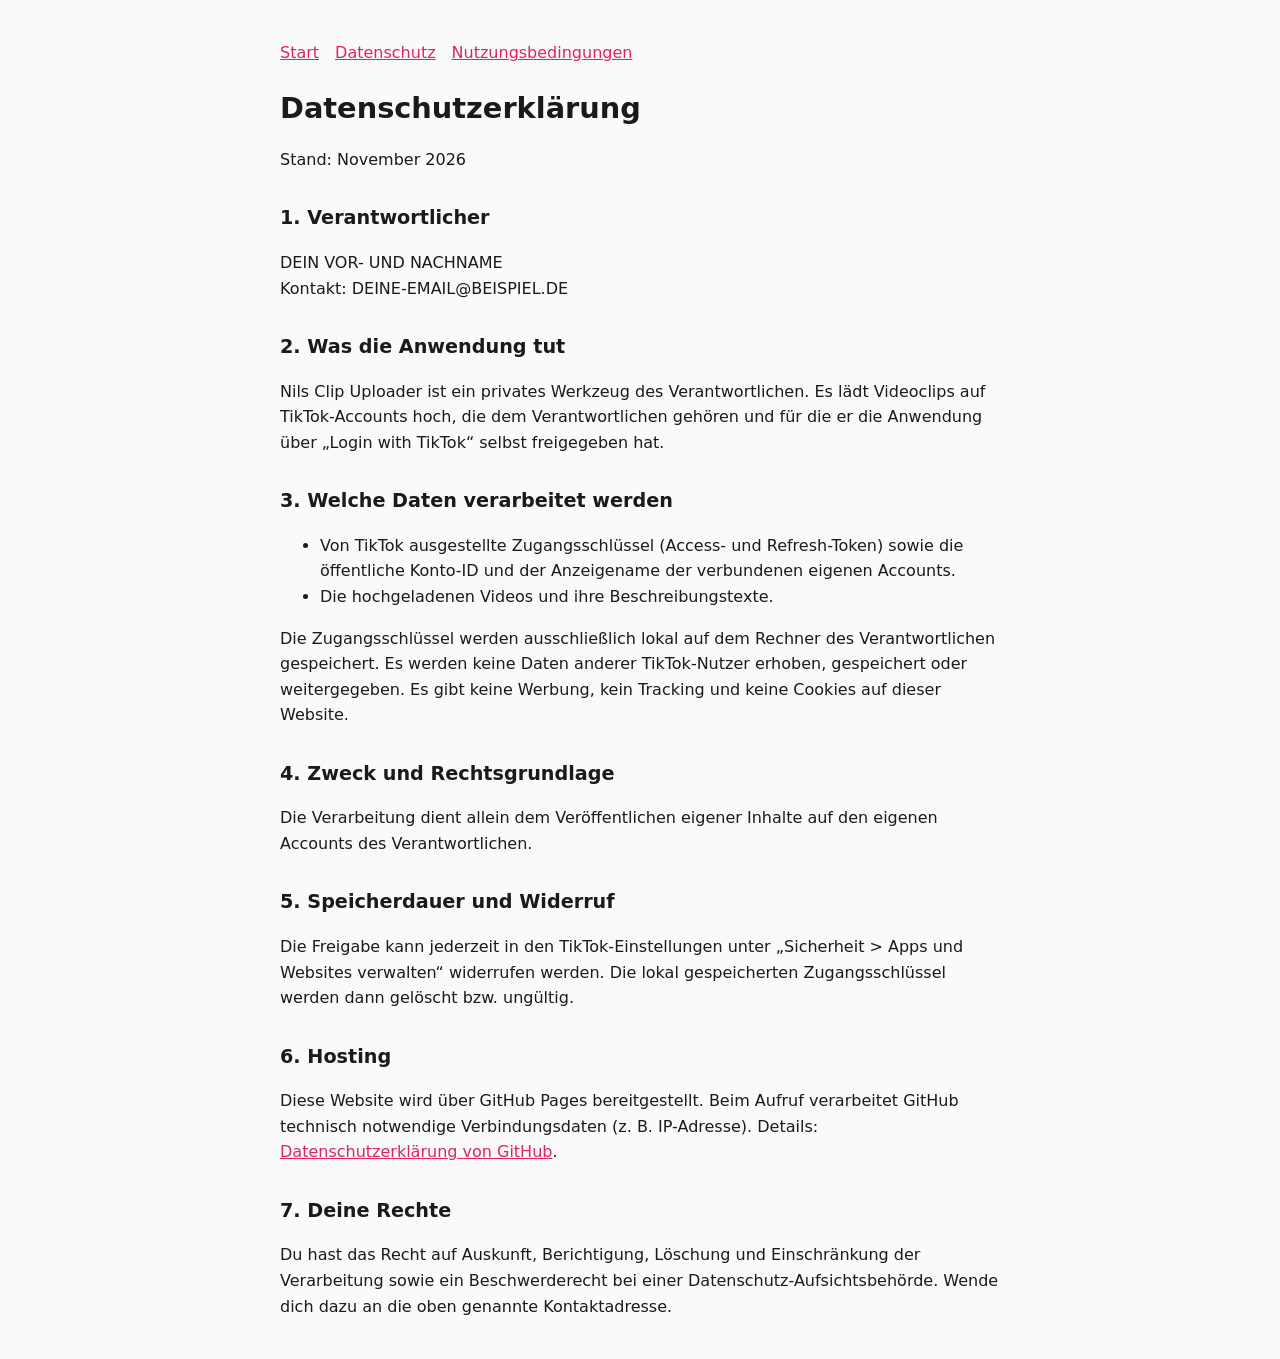
==== privacy.html @ d18f8edf "Add files via upload" ====
<!DOCTYPE html><html lang="de"><head><meta charset="utf-8"><meta name="viewport" content="width=device-width,initial-scale=1">
<title>Datenschutzerklärung – Nils Clip Uploader</title><link rel="stylesheet" href="style.css"></head><body>
<nav><a href="index.html">Start</a><a href="privacy.html">Datenschutz</a><a href="terms.html">Nutzungsbedingungen</a></nav>
<h1>Datenschutzerklärung</h1><p>Stand: November 2026</p>
<h2>1. Verantwortlicher</h2><p>DEIN VOR- UND NACHNAME<br>Kontakt: DEINE-EMAIL@BEISPIEL.DE</p>
<h2>2. Was die Anwendung tut</h2><p>Nils Clip Uploader ist ein privates Werkzeug des Verantwortlichen. Es lädt Videoclips auf TikTok-Accounts hoch, die dem Verantwortlichen gehören und für die er die Anwendung über „Login with TikTok“ selbst freigegeben hat.</p>
<h2>3. Welche Daten verarbeitet werden</h2><ul>
<li>Von TikTok ausgestellte Zugangsschlüssel (Access- und Refresh-Token) sowie die öffentliche Konto-ID und der Anzeigename der verbundenen eigenen Accounts.</li>
<li>Die hochgeladenen Videos und ihre Beschreibungstexte.</li></ul>
<p>Die Zugangsschlüssel werden ausschließlich lokal auf dem Rechner des Verantwortlichen gespeichert. Es werden keine Daten anderer TikTok-Nutzer erhoben, gespeichert oder weitergegeben. Es gibt keine Werbung, kein Tracking und keine Cookies auf dieser Website.</p>
<h2>4. Zweck und Rechtsgrundlage</h2><p>Die Verarbeitung dient allein dem Veröffentlichen eigener Inhalte auf den eigenen Accounts des Verantwortlichen.</p>
<h2>5. Speicherdauer und Widerruf</h2><p>Die Freigabe kann jederzeit in den TikTok-Einstellungen unter „Sicherheit &gt; Apps und Websites verwalten“ widerrufen werden. Die lokal gespeicherten Zugangsschlüssel werden dann gelöscht bzw. ungültig.</p>
<h2>6. Hosting</h2><p>Diese Website wird über GitHub Pages bereitgestellt. Beim Aufruf verarbeitet GitHub technisch notwendige Verbindungsdaten (z. B. IP-Adresse). Details: <a href="https://docs.github.com/de/site-policy/privacy-policies/github-general-privacy-statement">Datenschutzerklärung von GitHub</a>.</p>
<h2>7. Deine Rechte</h2><p>Du hast das Recht auf Auskunft, Berichtigung, Löschung und Einschränkung der Verarbeitung sowie ein Beschwerderecht bei einer Datenschutz-Aufsichtsbehörde. Wende dich dazu an die oben genannte Kontaktadresse.</p>
</body></html>
---- style.css ----
body{font-family:system-ui,-apple-system,Segoe UI,Roboto,sans-serif;max-width:720px;margin:40px auto;padding:0 20px;line-height:1.6;color:#1a1a1a;background:#fafafa}
h1{font-size:1.8rem;margin-bottom:.2em}h2{font-size:1.2rem;margin-top:1.6em}
a{color:#e0245e}nav a{margin-right:16px}footer{margin-top:48px;font-size:.85rem;color:#666}
.box{background:#fff;border:1px solid #ddd;border-radius:10px;padding:16px;word-break:break-all;font-family:ui-monospace,monospace}
button{background:#e0245e;color:#fff;border:0;border-radius:8px;padding:10px 18px;font-size:1rem;cursor:pointer;margin-top:12px}
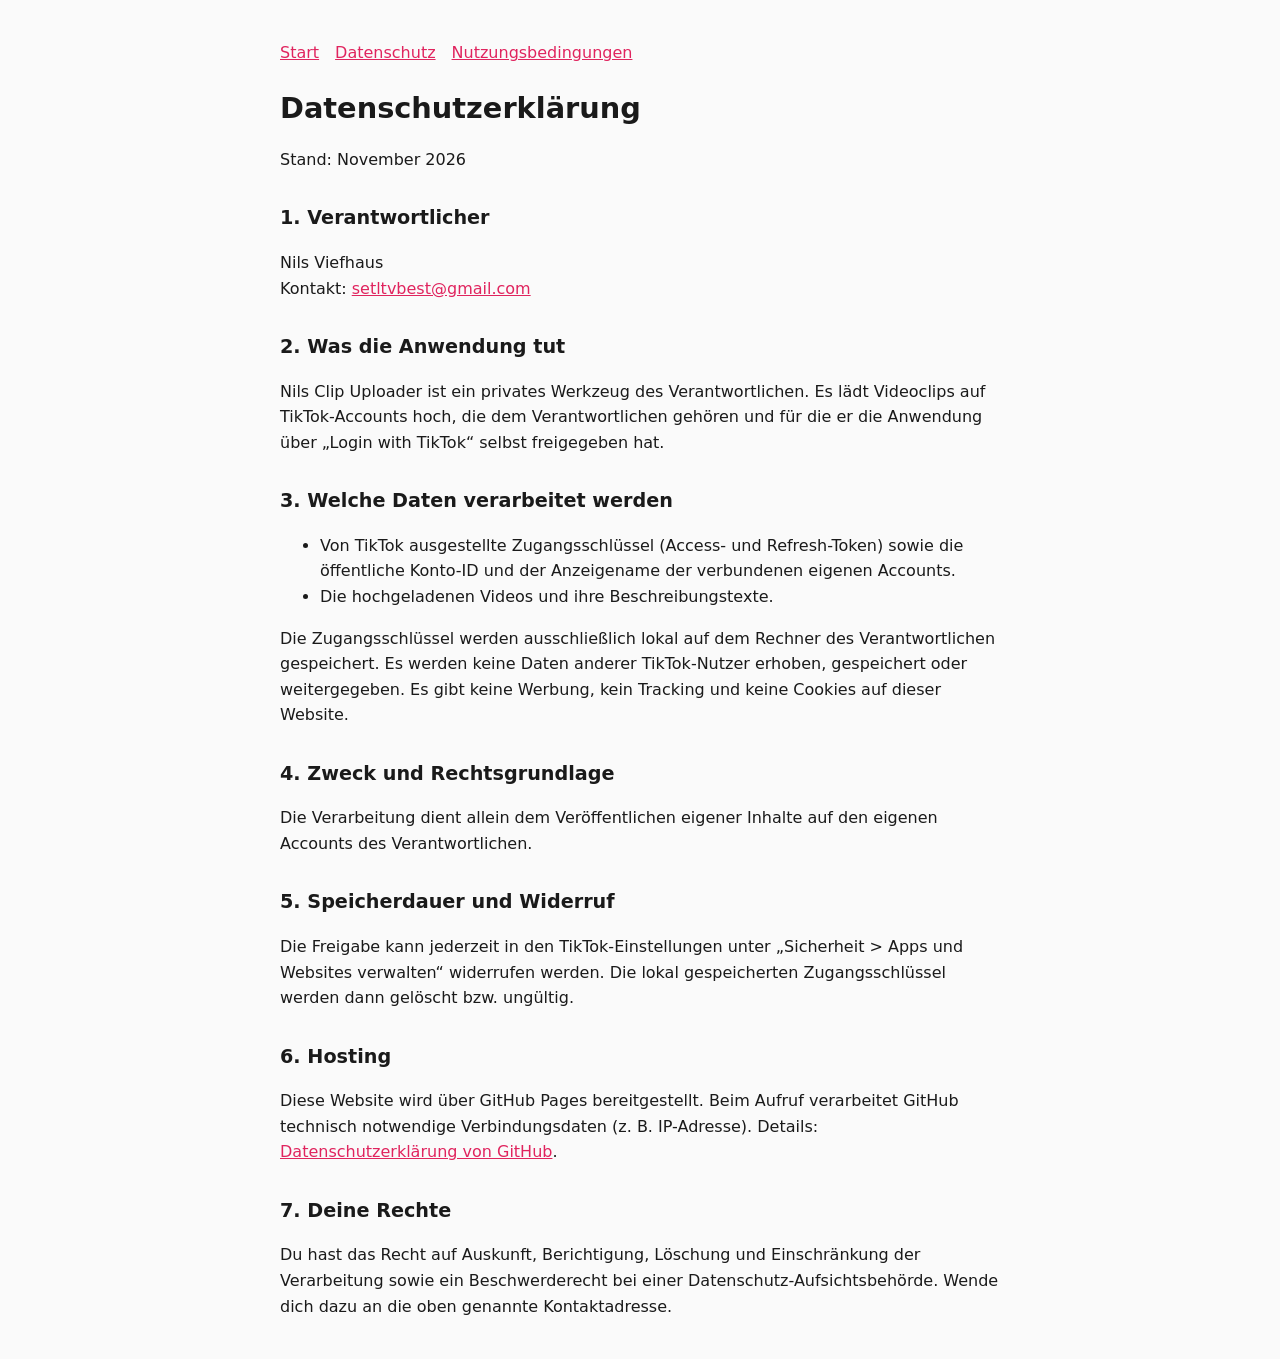
==== commit 33f39ebb: "Add files via upload" ====
--- a/privacy.html
+++ b/privacy.html
@@ -2,7 +2,7 @@
 <title>Datenschutzerklärung – Nils Clip Uploader</title><link rel="stylesheet" href="style.css"></head><body>
 <nav><a href="index.html">Start</a><a href="privacy.html">Datenschutz</a><a href="terms.html">Nutzungsbedingungen</a></nav>
 <h1>Datenschutzerklärung</h1><p>Stand: November 2026</p>
-<h2>1. Verantwortlicher</h2><p>DEIN VOR- UND NACHNAME<br>Kontakt: DEINE-EMAIL@BEISPIEL.DE</p>
+<h2>1. Verantwortlicher</h2><p>Nils Viefhaus<br>Kontakt: <a href="mailto:setltvbest@gmail.com">setltvbest@gmail.com</a></p>
 <h2>2. Was die Anwendung tut</h2><p>Nils Clip Uploader ist ein privates Werkzeug des Verantwortlichen. Es lädt Videoclips auf TikTok-Accounts hoch, die dem Verantwortlichen gehören und für die er die Anwendung über „Login with TikTok“ selbst freigegeben hat.</p>
 <h2>3. Welche Daten verarbeitet werden</h2><ul>
 <li>Von TikTok ausgestellte Zugangsschlüssel (Access- und Refresh-Token) sowie die öffentliche Konto-ID und der Anzeigename der verbundenen eigenen Accounts.</li>
